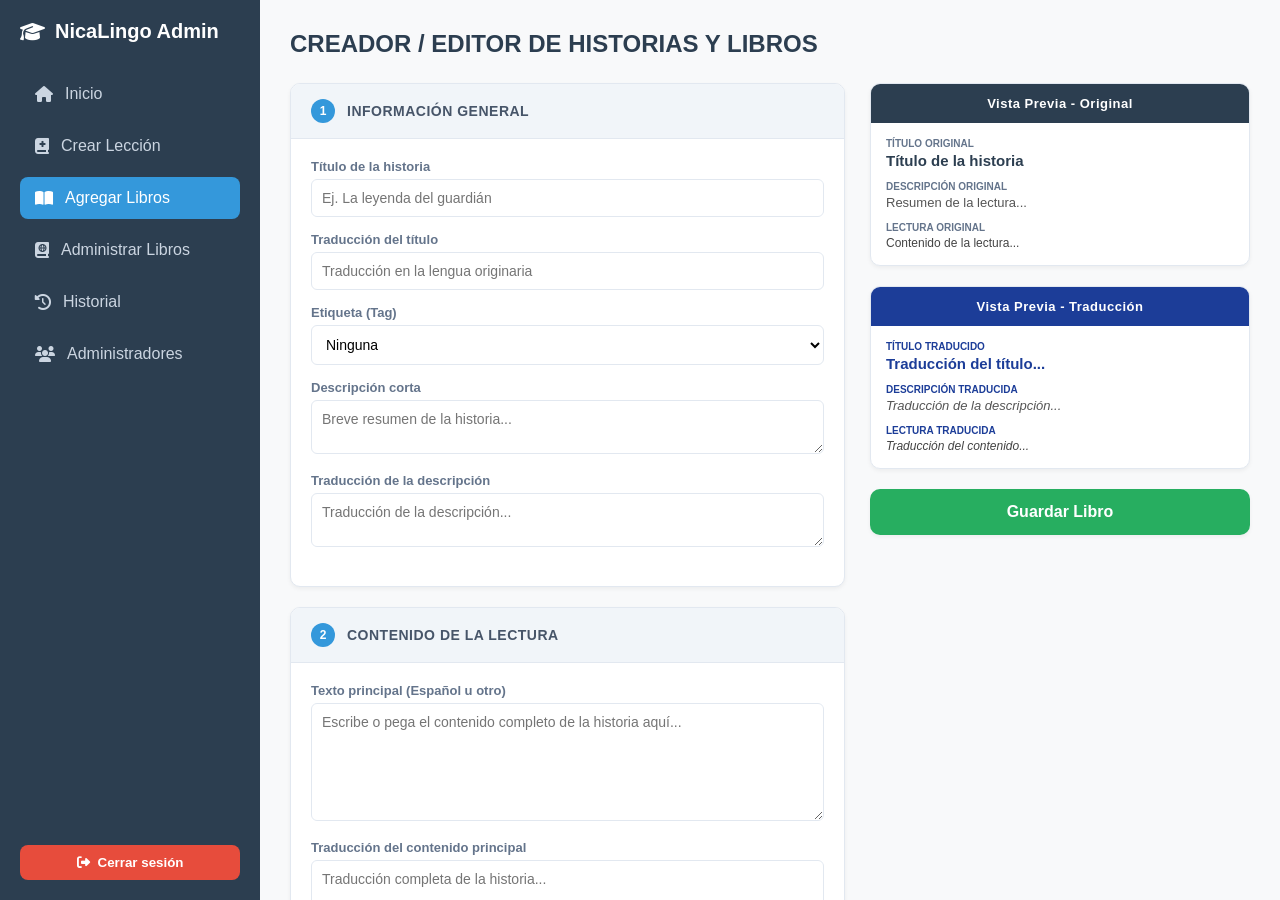
==== screens/add_book.html @ b79182e3 "casi el fin" ====
<!DOCTYPE html>
<html lang="es">
<head>
    <meta charset="UTF-8">
    <meta name="viewport" content="width=device-width, initial-scale=1.0">
    <title>NicaLingo - Agregar Libros / Historias</title>
    <link rel="icon" href="../assets/imagenes/coco/mascota.png" type="image/png">
    <link rel="stylesheet" href="https://cdnjs.cloudflare.com/ajax/libs/font-awesome/6.4.0/css/all.min.css">
    <link rel="stylesheet" href="../styles/add_leccion.css">
</head>
<body>

    <aside>
        <div class="sidebar-brand">
            <i class="fa-solid fa-graduation-cap"></i> NicaLingo Admin
        </div>
        <ul class="sidebar-menu">
            <li><a href="#"><i class="fa-solid fa-house"></i> Inicio</a></li>
            <li><a href="add_leccion.html"><i class="fa-solid fa-book-medical"></i> Crear Lección</a></li>
            <li><a href="add_book.html" class="active"><i class="fa-solid fa-book-open"></i> Agregar Libros</a></li>
            <li><a href="edit_book.html"><i class="fa-solid fa-book-atlas"></i> Administrar Libros</a></li>
            <li><a href="historial_lecciones.html"><i class="fa-solid fa-clock-rotate-left"></i> Historial</a></li>
            <li><a href="admin_user.html"><i class="fa-solid fa-users"></i> Administradores</a></li>
        </ul>
        <button id="btnLogout" class="btn-logout">
            <i class="fa-solid fa-right-from-bracket"></i> Cerrar sesión
        </button>
    </aside>

    <main>
        <header>
            <h1>CREADOR / EDITOR DE HISTORIAS Y LIBROS</h1>
        </header>

        <form id="bookForm" class="editor-grid-layout">
            <div class="editor-main-column">
                
                <section class="editor-card">
                    <div class="card-header-bar">
                        <span class="step-badge">1</span>
                        <h2>Información general</h2>
                    </div>
                    <div class="card-body">
                        <div class="form-group">
                            <label for="bookTitle">Título de la historia</label>
                            <input type="text" id="bookTitle" placeholder="Ej. La leyenda del guardián" required>
                        </div>

                        <div class="form-group">
                            <label for="bookTitleTranslation">Traducción del título</label>
                            <input type="text" id="bookTitleTranslation" placeholder="Traducción en la lengua originaria">
                        </div>

                        <div class="form-group">
                            <label for="bookTag">Etiqueta (Tag)</label>
                            <select id="bookTag">
                                <option value="none">Ninguna</option>
                                <option value="leyenda">Leyenda</option>
                                <option value="cuento">Cuento</option>
                                <option value="tradicion">Tradición</option>
                            </select>
                        </div>

                        <div class="form-group">
                            <label for="bookDesc">Descripción corta</label>
                            <textarea id="bookDesc" rows="2" placeholder="Breve resumen de la historia..." required></textarea>
                        </div>

                        <div class="form-group">
                            <label for="bookDescTranslation">Traducción de la descripción</label>
                            <textarea id="bookDescTranslation" rows="2" placeholder="Traducción de la descripción..."></textarea>
                        </div>
                    </div>
                </section>

                <section class="editor-card">
                    <div class="card-header-bar">
                        <span class="step-badge">2</span>
                        <h2>Contenido de la Lectura</h2>
                    </div>
                    <div class="card-body">
                        <div class="form-group">
                            <label for="bookContent">Texto principal (Español u otro)</label>
                            <textarea id="bookContent" rows="6" placeholder="Escribe o pega el contenido completo de la historia aquí..." required></textarea>
                        </div>

                        <div class="form-group">
                            <label for="bookContentTranslation">Traducción del contenido principal</label>
                            <textarea id="bookContentTranslation" rows="6" placeholder="Traducción completa de la historia..."></textarea>
                        </div>
                    </div>
                </section>

                <section class="editor-card">
                    <div class="card-header-bar">
                        <span class="step-badge">3</span>
                        <h2>Recursos Multimedia</h2>
                    </div>
                    <div class="card-body">
                        <div class="form-group">
                            <label for="imageAssetFile">Imagen de Portada (`image_asset`)</label>
                            <input type="file" id="imageAssetFile" class="file-input-custom" accept="image/*">
                            <small style="display: block; color: #666; margin-top: 4px; font-size: 11px;">Sube la imagen principal que se mostrará en la tarjeta de la biblioteca.</small>
                        </div>

                        <div class="form-group" style="margin-top: 20px;">
                            <label for="contentImageAssetFile">Imagen Interna de la Historia (`content_image_asset`)</label>
                            <input type="file" id="contentImageAssetFile" class="file-input-custom" accept="image/*">
                            <small style="display: block; color: #666; margin-top: 4px; font-size: 11px;">Sube la ilustración que aparecerá al interior de la lectura.</small>
                        </div>
                    </div>
                </section>

            </div>

            <div class="editor-sidebar-preview" style="display: flex; flex-direction: column; gap: 20px;">
                
                <div class="preview-card-box">
                    <div class="preview-title-bar" style="background: #2c3e50;">Vista Previa - Original</div>
                    <div class="preview-content-box" style="display: flex; flex-direction: column; gap: 12px; padding: 15px;">
                        <div>
                            <span style="font-size: 10px; text-transform: uppercase; color: #64748b; font-weight: bold; display: block; margin-bottom: 3px;">Título Original</span>
                            <h4 id="prevBookTitle" style="margin: 0; font-size: 15px; color: #2c3e50;">Título de la historia</h4>
                        </div>
                        <div>
                            <span style="font-size: 10px; text-transform: uppercase; color: #64748b; font-weight: bold; display: block; margin-bottom: 3px;">Descripción Original</span>
                            <p id="prevBookDesc" style="margin: 0; font-size: 13px; color: #555;">Resumen de la lectura...</p>
                        </div>
                        <div>
                            <span style="font-size: 10px; text-transform: uppercase; color: #64748b; font-weight: bold; display: block; margin-bottom: 3px;">Lectura Original</span>
                            <p id="prevBookContent" style="margin: 0; font-size: 12px; color: #444; white-space: pre-wrap;">Contenido de la lectura...</p>
                        </div>
                    </div>
                </div>

                <div class="preview-card-box">
                    <div class="preview-title-bar" style="background: #1c3d98;">Vista Previa - Traducción</div>
                    <div class="preview-content-box" style="display: flex; flex-direction: column; gap: 12px; padding: 15px;">
                        <div>
                            <span style="font-size: 10px; text-transform: uppercase; color: #1c3d98; font-weight: bold; display: block; margin-bottom: 3px;">Título Traducido</span>
                            <h4 id="prevBookTitleTrans" style="margin: 0; font-size: 15px; color: #1c3d98;">Traducción del título...</h4>
                        </div>
                        <div>
                            <span style="font-size: 10px; text-transform: uppercase; color: #1c3d98; font-weight: bold; display: block; margin-bottom: 3px;">Descripción Traducida</span>
                            <p id="prevBookDescTrans" style="margin: 0; font-size: 13px; color: #555; font-style: italic;">Traducción de la descripción...</p>
                        </div>
                        <div>
                            <span style="font-size: 10px; text-transform: uppercase; color: #1c3d98; font-weight: bold; display: block; margin-bottom: 3px;">Lectura Traducida</span>
                            <p id="prevBookContentTrans" style="margin: 0; font-size: 12px; color: #444; font-style: italic; white-space: pre-wrap;">Traducción del contenido...</p>
                        </div>
                    </div>
                </div>

                <button type="submit" class="btn-guardar-main">Guardar Libro</button>
            </div>
        </form>
    </main>

    <script type="module" src="../script/add_book.js"></script>
</body>
</html>
---- styles/add_leccion.css ----
:root {
    --primary-color: #2c3e50;
    --accent-color: #3498db;
    --bg-color: #f8f9fa;
    --card-bg: #ffffff;
    --text-color: #333333;
    --border-color: #e2e8f0;
    --danger-color: #e74c3c;
    --edit-color: #27ae60;
}

* {
    box-sizing: border-box;
    margin: 0;
    padding: 0;
    font-family: 'Segoe UI', Tahoma, Geneva, Verdana, sans-serif;
}

body {
    background-color: var(--bg-color);
    color: var(--text-color);
    display: flex;
    min-height: 100vh;
}

/* Sidebar de Navegación (Estética exacta del historial) */
aside {
    width: 260px;
    background-color: var(--primary-color);
    color: white;
    display: flex;
    flex-direction: column;
    justify-content: space-between;
    padding: 20px;
    flex-shrink: 0;
}

.sidebar-brand {
    font-size: 20px;
    font-weight: bold;
    display: flex;
    align-items: center;
    gap: 10px;
    margin-bottom: 30px;
    color: #fff;
}

.sidebar-menu {
    list-style: none;
    display: flex;
    flex-direction: column;
    gap: 10px;
    flex-grow: 1;
}

.sidebar-menu a {
    color: #cbd5e1;
    text-decoration: none;
    padding: 12px 15px;
    border-radius: 8px;
    display: flex;
    align-items: center;
    gap: 12px;
    transition: all 0.3s ease;
}

.sidebar-menu a:hover, .sidebar-menu a.active {
    background-color: var(--accent-color);
    color: white;
}

.btn-logout {
    background-color: var(--danger-color);
    color: white;
    border: none;
    padding: 10px;
    border-radius: 8px;
    cursor: pointer;
    font-weight: bold;
    display: flex;
    align-items: center;
    justify-content: center;
    gap: 8px;
    transition: opacity 0.2s;
}

.btn-logout:hover {
    opacity: 0.9;
}

/* Contenido Principal */
main {
    flex-grow: 1;
    padding: 30px;
    overflow-y: auto;
    background-color: var(--bg-color);
    height: 100vh;
    box-sizing: border-box;
}

header {
    margin-bottom: 25px;
}

header h1 {
    font-size: 24px;
    color: var(--primary-color);
}

/* Grilla Responsiva para el Editor */
.editor-grid-layout {
    display: grid;
    grid-template-columns: 1fr 380px;
    gap: 25px;
    align-items: start;
    width: 100%;
    max-width: 100%;
    box-sizing: border-box;
    padding-bottom: 50px;
}

.editor-main-column {
    display: flex;
    flex-direction: column;
    gap: 20px;
    width: 100%;
    min-width: 0;
}

/* Tarjetas de Secciones */
.editor-card {
    background: var(--card-bg);
    border-radius: 10px;
    overflow: hidden;
    box-shadow: 0 2px 4px rgba(0,0,0,0.05);
    border: 1px solid var(--border-color);
    width: 100%;
    box-sizing: border-box;
}

.card-header-bar {
    background: #f1f5f9;
    color: #475569;
    padding: 15px 20px;
    display: flex;
    align-items: center;
    gap: 12px;
    border-bottom: 1px solid var(--border-color);
}

.step-badge {
    background: var(--accent-color);
    color: white;
    width: 24px;
    height: 24px;
    display: flex;
    align-items: center;
    justify-content: center;
    border-radius: 50%;
    font-weight: bold;
    font-size: 12px;
    flex-shrink: 0;
}

.card-header-bar h2 {
    font-size: 14px;
    margin: 0;
    font-weight: 600;
    text-transform: uppercase;
    letter-spacing: 0.5px;
}

.card-body {
    padding: 20px;
    width: 100%;
    box-sizing: border-box;
}

/* Campos y filas de formularios */
.form-row-3 {
    display: grid;
    grid-template-columns: repeat(3, 1fr);
    gap: 15px;
    margin-bottom: 15px;
    width: 100%;
}

.form-group {
    margin-bottom: 15px;
    width: 100%;
}

.form-group label {
    display: block;
    font-size: 13px;
    font-weight: 600;
    color: #64748b;
    margin-bottom: 5px;
}

.form-group input, .form-group select, .form-group textarea {
    width: 100%;
    padding: 10px;
    border: 1px solid var(--border-color);
    border-radius: 6px;
    font-size: 14px;
    outline: none;
    background: #ffffff;
    transition: border-color 0.2s;
}

.form-group input:focus, .form-group select:focus, .form-group textarea:focus {
    border-color: var(--accent-color);
}

/* Pestañas Internas (Sección 2) */
.inner-tabs-layout {
    display: flex;
    gap: 20px;
    width: 100%;
    box-sizing: border-box;
}

.inner-tabs-menu {
    display: flex;
    flex-direction: column;
    gap: 8px;
    width: 180px;
    flex-shrink: 0;
    border-right: 1px solid var(--border-color);
    padding-right: 15px;
}

.tab-btn {
    background: #f8fafc;
    border: 1px solid var(--border-color);
    padding: 10px 14px;
    text-align: left;
    border-radius: 6px;
    font-weight: 600;
    color: #475569;
    cursor: pointer;
    display: flex;
    align-items: center;
    gap: 10px;
    font-size: 13px;
    transition: all 0.2s;
}

.tab-btn:hover {
    background: #f1f5f9;
}

.tab-btn.active {
    background: var(--accent-color);
    color: white;
    border-color: var(--accent-color);
}

.inner-tabs-content {
    flex: 1;
    min-width: 0;
}

.tab-pane {
    display: none;
}

.tab-pane.active {
    display: block;
}

/* Editor de Texto Rico Simulado */
.rich-text-editor-box {
    border: 1px solid var(--border-color);
    border-radius: 6px;
    overflow: hidden;
    width: 100%;
}

.rte-toolbar {
    background: #f8f9fa;
    padding: 8px;
    border-bottom: 1px solid var(--border-color);
    display: flex;
    gap: 6px;
    align-items: center;
    flex-wrap: wrap;
}

.rte-toolbar button {
    background: transparent;
    border: 1px solid var(--border-color);
    padding: 4px 8px;
    border-radius: 4px;
    cursor: pointer;
    font-size: 12px;
    color: #475569;
}

.rte-toolbar button:hover {
    background: #e2e8f0;
}

.rte-textarea {
    border: none !important;
    background: white !important;
    resize: vertical;
    min-height: 120px;
    padding: 12px !important;
    width: 100% !important;
    box-sizing: border-box;
    outline: none;
}

/* Columna Derecha / Vista Previa */
.editor-sidebar-preview {
    display: flex;
    flex-direction: column;
    gap: 20px;
    position: sticky;
    top: 30px;
    width: 100%;
}

.preview-card-box {
    background: var(--card-bg);
    border-radius: 10px;
    overflow: hidden;
    box-shadow: 0 2px 4px rgba(0,0,0,0.05);
    border: 1px solid var(--border-color);
}

.preview-title-bar {
    background: var(--primary-color);
    color: white;
    padding: 12px 15px;
    font-size: 13px;
    font-weight: bold;
    text-align: center;
    letter-spacing: 0.5px;
}

.preview-content-box {
    padding: 18px;
}

.preview-content-box h4 {
    margin: 0 0 8px 0;
    color: var(--primary-color);
    font-size: 15px;
}

.preview-badges {
    display: flex;
    gap: 6px;
    margin-bottom: 12px;
}

.badge-pill {
    background: #e1ecf4;
    color: #39739d;
    font-size: 11px;
    padding: 3px 8px;
    border-radius: 10px;
    font-weight: bold;
}

.preview-content-box p {
    font-size: 12px;
    color: #64748b;
    margin-bottom: 15px;
}

.preview-question-box {
    background: #f8f9fa;
    padding: 14px;
    border-radius: 8px;
    border: 1px solid var(--border-color);
}

.preview-question-box p {
    font-size: 13px;
    color: var(--text-color);
    font-weight: bold;
    margin-bottom: 8px;
}

.preview-question-box label {
    display: flex;
    align-items: center;
    gap: 8px;
    font-size: 12px;
    margin-bottom: 6px;
    color: #444;
}

/* Botón Guardar Principal */
.btn-guardar-main {
    background: var(--edit-color);
    color: white;
    border: none;
    padding: 14px;
    border-radius: 10px;
    font-size: 16px;
    font-weight: bold;
    cursor: pointer;
    box-shadow: 0 2px 4px rgba(0,0,0,0.05);
    transition: opacity 0.2s;
    text-align: center;
    width: 100%;
}

.btn-guardar-main:hover {
    opacity: 0.9;
}

/* --- MEDIA QUERIES --- */
@media (max-width: 1100px) {
    .editor-grid-layout {
        grid-template-columns: 1fr;
    }
    .editor-sidebar-preview {
        position: static;
    }
}

@media (max-width: 768px) {
    main {
        padding: 15px;
    }
    .form-row-3 {
        grid-template-columns: 1fr;
    }
    .inner-tabs-layout {
        flex-direction: column;
    }
    .inner-tabs-menu {
        width: 100%;
        flex-direction: row;
        overflow-x: auto;
        border-right: none;
        border-bottom: 1px solid var(--border-color);
        padding-bottom: 10px;
        padding-right: 0;
    }
    .tab-btn {
        flex: 1;
        justify-content: center;
        white-space: nowrap;
    }
}
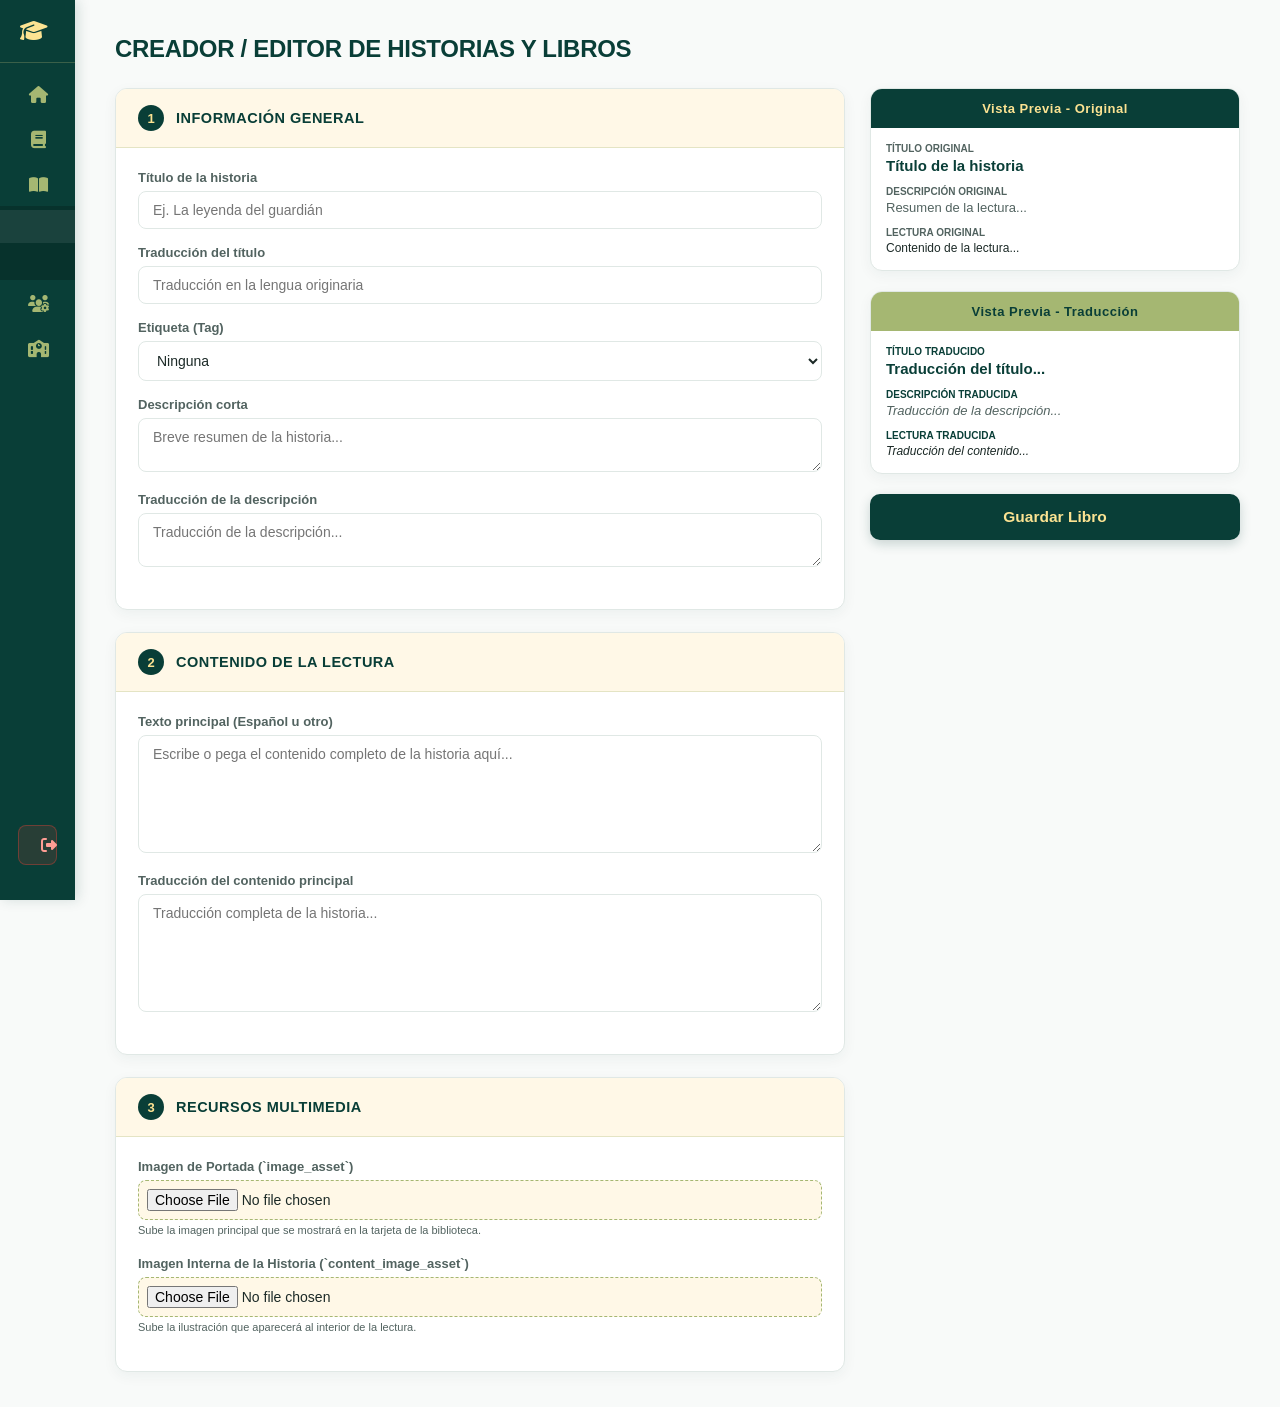
==== commit 2e0e7e35: "feat: actualizacion de IU, control de errores" ====
--- a/screens/add_book.html
+++ b/screens/add_book.html
@@ -6,28 +6,60 @@
     <title>NicaLingo - Agregar Libros / Historias</title>
     <link rel="icon" href="../assets/imagenes/coco/mascota.png" type="image/png">
     <link rel="stylesheet" href="https://cdnjs.cloudflare.com/ajax/libs/font-awesome/6.4.0/css/all.min.css">
-    <link rel="stylesheet" href="../styles/add_leccion.css">
+    
+    <!-- CSS Global Unificado de Sinskira -->
+    <link rel="stylesheet" href="../styles/style.css">
 </head>
 <body>
 
-    <aside>
+    <aside id="sidebar" class="sidebar">
         <div class="sidebar-brand">
-            <i class="fa-solid fa-graduation-cap"></i> NicaLingo Admin
+            <i class="fa-solid fa-graduation-cap"></i> 
+            <span class="nav-text" id="brandRoleText">NicaLingo Admin</span>
         </div>
         <ul class="sidebar-menu">
-            <li><a href="#"><i class="fa-solid fa-house"></i> Inicio</a></li>
-            <li><a href="add_leccion.html"><i class="fa-solid fa-book-medical"></i> Crear Lección</a></li>
-            <li><a href="add_book.html" class="active"><i class="fa-solid fa-book-open"></i> Agregar Libros</a></li>
-            <li><a href="edit_book.html"><i class="fa-solid fa-book-atlas"></i> Administrar Libros</a></li>
-            <li><a href="historial_lecciones.html"><i class="fa-solid fa-clock-rotate-left"></i> Historial</a></li>
-            <li><a href="admin_user.html"><i class="fa-solid fa-users"></i> Administradores</a></li>
+            <li><a href="#"><i class="fa-solid fa-house"></i> <span class="nav-text">Home</span></a></li>
+            
+            <li class="has-submenu">
+                <a href="#" class="submenu-toggle"><i class="fa-solid fa-book"></i> <span class="nav-text">Lecciones</span> <i class="fa-solid fa-chevron-down toggle-icon"></i></a>
+                <ul class="submenu">
+                    <li><a href="add_leccion.html"><span class="nav-text">Agregar</span></a></li>
+                    <li><a href="historial_lecciones.html"><span class="nav-text">Historial</span></a></li>
+                </ul>
+            </li>
+
+            <li class="has-submenu show">
+                <a href="#" class="submenu-toggle"><i class="fa-solid fa-book-open"></i> <span class="nav-text">Libros</span> <i class="fa-solid fa-chevron-down toggle-icon"></i></a>
+                <ul class="submenu">
+                    <li class="active"><a href="add_book.html"><span class="nav-text">Agregar</span></a></li>
+                    <li><a href="edit_book.html"><span class="nav-text">Historial</span></a></li>
+                </ul>
+            </li>
+
+            <!-- Restringido a Administrador -->
+            <li class="has-submenu" data-role="admin-only">
+                <a href="#" class="submenu-toggle"><i class="fa-solid fa-users-gear"></i> <span class="nav-text">Admin</span> <i class="fa-solid fa-chevron-down toggle-icon"></i></a>
+                <ul class="submenu">
+                    <li><a href="admin_user.html"><span class="nav-text">Ajustes Generales</span></a></li>
+                    <li><a href="admin_user.html#permisos"><span class="nav-text">Gestión de Usuarios</span></a></li>
+                </ul>
+            </li>
+
+            <!-- Restringido a Administrador -->
+            <li data-role="admin-only"><a href="#"><i class="fa-solid fa-school"></i> <span class="nav-text">Colegios</span></a></li>
         </ul>
-        <button id="btnLogout" class="btn-logout">
-            <i class="fa-solid fa-right-from-bracket"></i> Cerrar sesión
-        </button>
+
+        <div class="sidebar-footer">
+            <button class="btn-logout" id="logoutBtn" title="Cerrar sesión">
+                 <i class="fa-solid fa-right-from-bracket"></i>
+                 <span class="nav-text">Cerrar Sesión</span>
+            </button>
+        </div>
     </aside>
 
     <main>
+        <button id="mobileMenuBtn" class="mobile-menu-btn"><i class="fa-solid fa-bars"></i> Menú</button>
+
         <header>
             <h1>CREADOR / EDITOR DE HISTORIAS Y LIBROS</h1>
         </header>
@@ -100,53 +132,53 @@
                         <div class="form-group">
                             <label for="imageAssetFile">Imagen de Portada (`image_asset`)</label>
                             <input type="file" id="imageAssetFile" class="file-input-custom" accept="image/*">
-                            <small style="display: block; color: #666; margin-top: 4px; font-size: 11px;">Sube la imagen principal que se mostrará en la tarjeta de la biblioteca.</small>
+                            <small style="display: block; color: var(--text-secondary); margin-top: 4px; font-size: 11px;">Sube la imagen principal que se mostrará en la tarjeta de la biblioteca.</small>
                         </div>
 
                         <div class="form-group" style="margin-top: 20px;">
                             <label for="contentImageAssetFile">Imagen Interna de la Historia (`content_image_asset`)</label>
                             <input type="file" id="contentImageAssetFile" class="file-input-custom" accept="image/*">
-                            <small style="display: block; color: #666; margin-top: 4px; font-size: 11px;">Sube la ilustración que aparecerá al interior de la lectura.</small>
+                            <small style="display: block; color: var(--text-secondary); margin-top: 4px; font-size: 11px;">Sube la ilustración que aparecerá al interior de la lectura.</small>
                         </div>
                     </div>
                 </section>
 
             </div>
 
-            <div class="editor-sidebar-preview" style="display: flex; flex-direction: column; gap: 20px;">
+            <div class="editor-sidebar-preview">
                 
                 <div class="preview-card-box">
-                    <div class="preview-title-bar" style="background: #2c3e50;">Vista Previa - Original</div>
+                    <div class="preview-title-bar" style="background: var(--sinskira-green);">Vista Previa - Original</div>
                     <div class="preview-content-box" style="display: flex; flex-direction: column; gap: 12px; padding: 15px;">
                         <div>
-                            <span style="font-size: 10px; text-transform: uppercase; color: #64748b; font-weight: bold; display: block; margin-bottom: 3px;">Título Original</span>
-                            <h4 id="prevBookTitle" style="margin: 0; font-size: 15px; color: #2c3e50;">Título de la historia</h4>
+                            <span style="font-size: 10px; text-transform: uppercase; color: var(--text-secondary); font-weight: bold; display: block; margin-bottom: 3px;">Título Original</span>
+                            <h4 id="prevBookTitle" style="margin: 0; font-size: 15px; color: var(--sinskira-green);">Título de la historia</h4>
                         </div>
                         <div>
-                            <span style="font-size: 10px; text-transform: uppercase; color: #64748b; font-weight: bold; display: block; margin-bottom: 3px;">Descripción Original</span>
-                            <p id="prevBookDesc" style="margin: 0; font-size: 13px; color: #555;">Resumen de la lectura...</p>
+                            <span style="font-size: 10px; text-transform: uppercase; color: var(--text-secondary); font-weight: bold; display: block; margin-bottom: 3px;">Descripción Original</span>
+                            <p id="prevBookDesc" style="margin: 0; font-size: 13px; color: var(--text-secondary);">Resumen de la lectura...</p>
                         </div>
                         <div>
-                            <span style="font-size: 10px; text-transform: uppercase; color: #64748b; font-weight: bold; display: block; margin-bottom: 3px;">Lectura Original</span>
-                            <p id="prevBookContent" style="margin: 0; font-size: 12px; color: #444; white-space: pre-wrap;">Contenido de la lectura...</p>
+                            <span style="font-size: 10px; text-transform: uppercase; color: var(--text-secondary); font-weight: bold; display: block; margin-bottom: 3px;">Lectura Original</span>
+                            <p id="prevBookContent" style="margin: 0; font-size: 12px; color: var(--text-primary); white-space: pre-wrap;">Contenido de la lectura...</p>
                         </div>
                     </div>
                 </div>
 
                 <div class="preview-card-box">
-                    <div class="preview-title-bar" style="background: #1c3d98;">Vista Previa - Traducción</div>
+                    <div class="preview-title-bar" style="background: var(--sinskira-sage); color: var(--sinskira-green);">Vista Previa - Traducción</div>
                     <div class="preview-content-box" style="display: flex; flex-direction: column; gap: 12px; padding: 15px;">
                         <div>
-                            <span style="font-size: 10px; text-transform: uppercase; color: #1c3d98; font-weight: bold; display: block; margin-bottom: 3px;">Título Traducido</span>
-                            <h4 id="prevBookTitleTrans" style="margin: 0; font-size: 15px; color: #1c3d98;">Traducción del título...</h4>
+                            <span style="font-size: 10px; text-transform: uppercase; color: var(--sinskira-green); font-weight: bold; display: block; margin-bottom: 3px;">Título Traducido</span>
+                            <h4 id="prevBookTitleTrans" style="margin: 0; font-size: 15px; color: var(--sinskira-green);">Traducción del título...</h4>
                         </div>
                         <div>
-                            <span style="font-size: 10px; text-transform: uppercase; color: #1c3d98; font-weight: bold; display: block; margin-bottom: 3px;">Descripción Traducida</span>
-                            <p id="prevBookDescTrans" style="margin: 0; font-size: 13px; color: #555; font-style: italic;">Traducción de la descripción...</p>
+                            <span style="font-size: 10px; text-transform: uppercase; color: var(--sinskira-green); font-weight: bold; display: block; margin-bottom: 3px;">Descripción Traducida</span>
+                            <p id="prevBookDescTrans" style="margin: 0; font-size: 13px; color: var(--text-secondary); font-style: italic;">Traducción de la descripción...</p>
                         </div>
                         <div>
-                            <span style="font-size: 10px; text-transform: uppercase; color: #1c3d98; font-weight: bold; display: block; margin-bottom: 3px;">Lectura Traducida</span>
-                            <p id="prevBookContentTrans" style="margin: 0; font-size: 12px; color: #444; font-style: italic; white-space: pre-wrap;">Traducción del contenido...</p>
+                            <span style="font-size: 10px; text-transform: uppercase; color: var(--sinskira-green); font-weight: bold; display: block; margin-bottom: 3px;">Lectura Traducida</span>
+                            <p id="prevBookContentTrans" style="margin: 0; font-size: 12px; color: var(--text-primary); font-style: italic; white-space: pre-wrap;">Traducción del contenido...</p>
                         </div>
                     </div>
                 </div>
@@ -156,6 +188,7 @@
         </form>
     </main>
 
+    <script src="../script/sidebar.js"></script>
     <script type="module" src="../script/add_book.js"></script>
 </body>
 </html>
--- a/styles/style.css
+++ b/styles/style.css
@@ -0,0 +1,948 @@
+/* ==========================================================================
+   SINSKIRA ADMIN - HOJA DE ESTILOS MAESTRA GLOBAL
+   ========================================================================== */
+
+:root {
+    /* Paleta Oficial Sinskira */
+    --sinskira-green: #093E37;
+    --sinskira-butter: #FCE392;
+    --sinskira-cream: #FFF8E7;
+    --sinskira-sage: #A5B772;
+
+    /* Semántica y Superficies */
+    --bg-page: #f8faf9;
+    --card-bg: #ffffff;
+    --text-primary: #1c2a27;
+    --text-secondary: #526360;
+    --border-color: #e0e8e5;
+    
+    /* Estados y Retroalimentación */
+    --danger-color: #d94336;
+    --danger-bg: #feebe8;
+    --success-color: #093E37;
+    --success-bg: #e2ede8;
+}
+
+* {
+    box-sizing: border-box;
+    margin: 0;
+    padding: 0;
+    font-family: 'Segoe UI', Tahoma, Geneva, Verdana, sans-serif;
+}
+
+body {
+    background-color: var(--bg-page);
+    color: var(--text-primary);
+    display: flex;
+    min-height: 100vh;
+}
+
+/* ==========================================================================
+   1. BARRA DE NAVEGACIÓN (SIDEBAR DESPLEGABLE Y RESPONSIVA)
+   ========================================================================== */
+aside, .sidebar {
+    width: 75px !important;
+    background-color: var(--sinskira-green);
+    color: #ffffff;
+    display: flex;
+    flex-direction: column;
+    justify-content: space-between;
+    padding: 20px 0;
+    position: fixed;
+    height: 100vh;
+    z-index: 1000;
+    overflow-x: hidden;
+    white-space: nowrap;
+    transition: width 0.3s cubic-bezier(0.4, 0, 0.2, 1), transform 0.3s ease;
+    box-shadow: 3px 0 12px rgba(9, 62, 55, 0.15);
+}
+
+aside:hover, aside.mobile-open,
+.sidebar:hover, .sidebar.mobile-open {
+    width: 255px !important;
+}
+
+.sidebar-brand {
+    font-size: 19px;
+    font-weight: bold;
+    padding: 0 20px 20px 20px;
+    display: flex;
+    align-items: center;
+    gap: 14px;
+    color: var(--sinskira-butter);
+    border-bottom: 1px solid rgba(252, 227, 146, 0.2);
+    margin-bottom: 10px;
+}
+
+.sidebar-brand i {
+    color: var(--sinskira-butter);
+    font-size: 22px;
+}
+
+.nav-text {
+    opacity: 0;
+    transition: opacity 0.25s ease;
+    display: inline-block;
+    vertical-align: middle;
+}
+
+aside:hover .nav-text, aside.mobile-open .nav-text,
+.sidebar:hover .nav-text, .sidebar.mobile-open .nav-text {
+    opacity: 1;
+}
+
+.sidebar-menu {
+    list-style: none;
+    padding: 0;
+    margin: 0;
+    flex-grow: 1;
+    display: flex;
+    flex-direction: column;
+    gap: 2px;
+}
+
+.sidebar-menu li a {
+    display: flex;
+    align-items: center;
+    padding: 13px 22px;
+    color: rgba(255, 255, 255, 0.85);
+    text-decoration: none;
+    gap: 16px;
+    transition: background 0.2s, color 0.2s, border-left 0.2s;
+    font-size: 14.5px;
+    border-left: 4px solid transparent;
+}
+
+.sidebar-menu li a i.fa-solid:first-child {
+    min-width: 24px;
+    text-align: center;
+    font-size: 17px;
+    color: var(--sinskira-sage);
+}
+
+.sidebar-menu li a:hover, 
+.sidebar-menu li.active > a,
+.sidebar-menu li a.active {
+    background-color: rgba(255, 255, 255, 0.08);
+    color: var(--sinskira-butter);
+    border-left-color: var(--sinskira-butter);
+}
+
+.sidebar-menu li a:hover i.fa-solid:first-child,
+.sidebar-menu li.active > a i.fa-solid:first-child,
+.sidebar-menu li a.active i.fa-solid:first-child {
+    color: var(--sinskira-butter);
+}
+
+/* Submenús en barra de navegación */
+.submenu {
+    display: none;
+    list-style: none;
+    background: rgba(0, 0, 0, 0.2);
+    padding: 4px 0;
+}
+
+.has-submenu.show .submenu,
+.has-submenu.open .submenu {
+    display: block;
+}
+
+.submenu li a {
+    padding-left: 62px !important;
+    font-size: 13px !important;
+    padding-top: 9px;
+    padding-bottom: 9px;
+    border-left: none !important;
+}
+
+.toggle-icon {
+    margin-left: auto;
+    transition: transform 0.3s;
+    opacity: 0;
+    font-size: 12px;
+    color: var(--sinskira-sage);
+}
+
+aside:hover .toggle-icon, aside.mobile-open .toggle-icon,
+.sidebar:hover .toggle-icon, .sidebar.mobile-open .toggle-icon {
+    opacity: 1;
+}
+
+.has-submenu.show .toggle-icon,
+.has-submenu.open .toggle-icon {
+    transform: rotate(180deg);
+}
+
+.sidebar-footer {
+    padding: 15px 18px;
+}
+
+.btn-logout {
+    background-color: rgba(217, 67, 54, 0.15);
+    color: #ff9d94;
+    border: 1px solid rgba(217, 67, 54, 0.4);
+    width: 100%;
+    padding: 11px 18px;
+    border-radius: 8px;
+    cursor: pointer;
+    display: flex;
+    align-items: center;
+    gap: 15px;
+    font-weight: 600;
+    font-size: 13.5px;
+    transition: all 0.25s ease;
+}
+
+.btn-logout i {
+    min-width: 24px;
+    text-align: center;
+    font-size: 16px;
+}
+
+.btn-logout:hover {
+    background-color: var(--danger-color);
+    color: #ffffff;
+    border-color: var(--danger-color);
+}
+
+/* ==========================================================================
+   2. CONTENIDO PRINCIPAL Y CABECERAS
+   ========================================================================== */
+main {
+    flex-grow: 1;
+    margin-left: 75px;
+    padding: 35px 40px;
+    transition: margin-left 0.3s ease;
+    min-height: 100vh;
+    width: calc(100% - 75px);
+    overflow-y: auto;
+}
+
+header {
+    margin-bottom: 25px;
+}
+
+header h1 {
+    font-size: 24px;
+    font-weight: 700;
+    color: var(--sinskira-green);
+    letter-spacing: -0.3px;
+}
+
+.mobile-menu-btn {
+    display: none;
+    background: var(--sinskira-green);
+    color: var(--sinskira-butter);
+    border: none;
+    padding: 9px 15px;
+    border-radius: 6px;
+    font-size: 15px;
+    font-weight: 600;
+    cursor: pointer;
+    margin-bottom: 20px;
+    gap: 8px;
+    align-items: center;
+}
+
+/* ==========================================================================
+   3. ESTRUCTURA DEL EDITOR (LECCIONES Y LIBROS)
+   ========================================================================== */
+.editor-grid-layout {
+    display: grid;
+    grid-template-columns: 1fr 370px;
+    gap: 25px;
+    align-items: start;
+    width: 100%;
+}
+
+.editor-main-column {
+    display: flex;
+    flex-direction: column;
+    gap: 22px;
+    min-width: 0;
+}
+
+.editor-card {
+    background: var(--card-bg);
+    border-radius: 12px;
+    overflow: hidden;
+    box-shadow: 0 4px 14px rgba(9, 62, 55, 0.05);
+    border: 1px solid var(--border-color);
+}
+
+.card-header-bar {
+    background: var(--sinskira-cream);
+    color: var(--sinskira-green);
+    padding: 16px 22px;
+    display: flex;
+    align-items: center;
+    gap: 12px;
+    border-bottom: 1px solid rgba(165, 183, 114, 0.3);
+}
+
+.card-header-bar h2 {
+    font-size: 14.5px;
+    font-weight: 700;
+    text-transform: uppercase;
+    letter-spacing: 0.5px;
+    color: var(--sinskira-green);
+}
+
+.step-badge {
+    background: var(--sinskira-green);
+    color: var(--sinskira-butter);
+    width: 26px;
+    height: 26px;
+    display: flex;
+    align-items: center;
+    justify-content: center;
+    border-radius: 50%;
+    font-weight: bold;
+    font-size: 13px;
+    flex-shrink: 0;
+}
+
+.card-body {
+    padding: 22px;
+}
+
+/* Formularios y campos */
+.form-row-3 {
+    display: grid;
+    grid-template-columns: repeat(3, 1fr);
+    gap: 16px;
+    margin-bottom: 16px;
+}
+
+.form-group {
+    margin-bottom: 16px;
+    width: 100%;
+}
+
+.form-group label {
+    display: block;
+    font-size: 13px;
+    font-weight: 600;
+    color: var(--text-secondary);
+    margin-bottom: 6px;
+}
+
+.form-group input, 
+.form-group select, 
+.form-group textarea {
+    width: 100%;
+    padding: 10px 14px;
+    border: 1px solid var(--border-color);
+    border-radius: 8px;
+    font-size: 14px;
+    color: var(--text-primary);
+    background: #ffffff;
+    outline: none;
+    transition: all 0.2s;
+}
+
+.form-group input:focus, 
+.form-group select:focus, 
+.form-group textarea:focus {
+    border-color: var(--sinskira-sage);
+    box-shadow: 0 0 0 3px rgba(165, 183, 114, 0.25);
+}
+
+.file-input-custom {
+    padding: 8px !important;
+    background: var(--sinskira-cream) !important;
+    border: 1px dashed var(--sinskira-sage) !important;
+    cursor: pointer;
+}
+
+/* Pestañas internas de creación */
+.inner-tabs-layout {
+    display: flex;
+    gap: 20px;
+}
+
+.inner-tabs-menu {
+    display: flex;
+    flex-direction: column;
+    gap: 8px;
+    width: 190px;
+    flex-shrink: 0;
+    border-right: 1px solid var(--border-color);
+    padding-right: 15px;
+}
+
+.tab-btn {
+    background: #fdfefe;
+    border: 1px solid var(--border-color);
+    padding: 10px 14px;
+    text-align: left;
+    border-radius: 8px;
+    font-weight: 600;
+    color: var(--text-secondary);
+    cursor: pointer;
+    display: flex;
+    align-items: center;
+    gap: 10px;
+    font-size: 13px;
+    transition: all 0.2s;
+}
+
+.tab-btn:hover {
+    background: var(--sinskira-cream);
+    color: var(--sinskira-green);
+}
+
+.tab-btn.active {
+    background: var(--sinskira-green);
+    color: var(--sinskira-butter);
+    border-color: var(--sinskira-green);
+}
+
+.inner-tabs-content {
+    flex: 1;
+    min-width: 0;
+}
+
+.tab-pane {
+    display: none;
+}
+
+.tab-pane.active {
+    display: block;
+}
+
+/* Editor de Texto */
+.rich-text-editor-box {
+    border: 1px solid var(--border-color);
+    border-radius: 8px;
+    overflow: hidden;
+}
+
+.rte-toolbar {
+    background: var(--sinskira-cream);
+    padding: 8px;
+    border-bottom: 1px solid var(--border-color);
+    display: flex;
+    gap: 6px;
+    align-items: center;
+    flex-wrap: wrap;
+}
+
+.rte-toolbar button {
+    background: #ffffff;
+    border: 1px solid var(--border-color);
+    padding: 5px 9px;
+    border-radius: 5px;
+    cursor: pointer;
+    font-size: 12px;
+    color: var(--sinskira-green);
+}
+
+.rte-toolbar button:hover {
+    background: var(--sinskira-butter);
+}
+
+.rte-textarea {
+    border: none !important;
+    min-height: 120px;
+    resize: vertical;
+    border-radius: 0 !important;
+}
+
+/* ==========================================================================
+   4. VISTA PREVIA LATERAL Y ACCIONES
+   ========================================================================== */
+.editor-sidebar-preview {
+    display: flex;
+    flex-direction: column;
+    gap: 20px;
+    position: sticky;
+    top: 25px;
+}
+
+.preview-card-box {
+    background: var(--card-bg);
+    border-radius: 12px;
+    overflow: hidden;
+    box-shadow: 0 4px 14px rgba(9, 62, 55, 0.05);
+    border: 1px solid var(--border-color);
+}
+
+.preview-title-bar {
+    background: var(--sinskira-green);
+    color: var(--sinskira-butter);
+    padding: 12px 16px;
+    font-size: 13px;
+    font-weight: 700;
+    text-align: center;
+    letter-spacing: 0.5px;
+}
+
+.preview-content-box {
+    padding: 18px;
+}
+
+.preview-content-box h4 {
+    margin: 0 0 6px 0;
+    color: var(--sinskira-green);
+    font-size: 16px;
+}
+
+.preview-badges {
+    display: flex;
+    gap: 6px;
+    margin-bottom: 12px;
+}
+
+.badge-pill {
+    background: var(--sinskira-cream);
+    color: var(--sinskira-green);
+    border: 1px solid var(--sinskira-sage);
+    font-size: 11px;
+    padding: 3px 8px;
+    border-radius: 8px;
+    font-weight: 700;
+}
+
+.preview-question-box {
+    background: var(--sinskira-cream);
+    padding: 14px;
+    border-radius: 8px;
+    border: 1px solid rgba(165, 183, 114, 0.4);
+    margin-top: 10px;
+}
+
+.btn-guardar-main {
+    background: var(--sinskira-green);
+    color: var(--sinskira-butter);
+    border: none;
+    padding: 14px;
+    border-radius: 10px;
+    font-size: 15.5px;
+    font-weight: 700;
+    cursor: pointer;
+    box-shadow: 0 4px 12px rgba(9, 62, 55, 0.2);
+    transition: transform 0.2s, background 0.2s;
+    text-align: center;
+    width: 100%;
+}
+
+.btn-guardar-main:hover {
+    background: #0d4f46;
+    transform: translateY(-2px);
+}
+
+/* ==========================================================================
+   5. FILTROS Y HISTORIAL (LECCIONES Y LIBROS)
+   ========================================================================== */
+.filters-container {
+    background: var(--card-bg);
+    padding: 20px;
+    border-radius: 12px;
+    box-shadow: 0 4px 14px rgba(9, 62, 55, 0.04);
+    display: grid;
+    grid-template-columns: repeat(auto-fit, minmax(210px, 1fr));
+    gap: 16px;
+    margin-bottom: 25px;
+    border: 1px solid var(--border-color);
+}
+
+.filter-group {
+    display: flex;
+    flex-direction: column;
+    gap: 6px;
+}
+
+.filter-group label {
+    font-size: 12.5px;
+    font-weight: 700;
+    color: var(--sinskira-green);
+}
+
+.filter-group select, 
+.filter-group input {
+    padding: 10px 14px;
+    border: 1px solid var(--border-color);
+    border-radius: 8px;
+    font-size: 14px;
+    color: var(--text-primary);
+    background: #ffffff;
+    outline: none;
+}
+
+.filter-group select:focus, 
+.filter-group input:focus {
+    border-color: var(--sinskira-sage);
+}
+
+/* Tabla de Lecciones */
+.table-container {
+    background: var(--card-bg);
+    border-radius: 12px;
+    box-shadow: 0 4px 14px rgba(9, 62, 55, 0.04);
+    overflow-x: auto;
+    border: 1px solid var(--border-color);
+}
+
+.history-table {
+    width: 100%;
+    border-collapse: collapse;
+    text-align: left;
+}
+
+.history-table th, 
+.history-table td {
+    padding: 15px 20px;
+    border-bottom: 1px solid var(--border-color);
+    font-size: 14px;
+}
+
+.history-table th {
+    background-color: var(--sinskira-cream);
+    color: var(--sinskira-green);
+    font-weight: 700;
+    text-transform: uppercase;
+    font-size: 12px;
+    letter-spacing: 0.5px;
+}
+
+.history-table tr:hover {
+    background-color: #fafcfb;
+}
+
+.xp-badge {
+    background: var(--sinskira-cream);
+    color: var(--sinskira-green);
+    border: 1px solid var(--sinskira-sage);
+    padding: 4px 10px;
+    border-radius: 12px;
+    font-size: 12px;
+    font-weight: 700;
+}
+
+.action-buttons {
+    display: flex;
+    gap: 8px;
+}
+
+.btn-action {
+    border: none;
+    width: 34px;
+    height: 34px;
+    border-radius: 6px;
+    cursor: pointer;
+    display: flex;
+    align-items: center;
+    justify-content: center;
+    color: #ffffff;
+    transition: opacity 0.2s;
+}
+
+.btn-edit { background-color: var(--sinskira-green); color: var(--sinskira-butter); }
+.btn-delete { background-color: var(--danger-color); }
+.btn-action:hover { opacity: 0.85; }
+
+/* Tarjetas de Libros */
+.books-grid {
+    display: grid;
+    grid-template-columns: repeat(auto-fill, minmax(300px, 1fr));
+    gap: 20px;
+}
+
+.book-card {
+    background: var(--card-bg);
+    border-radius: 12px;
+    padding: 20px;
+    border: 1px solid var(--border-color);
+    box-shadow: 0 4px 12px rgba(9, 62, 55, 0.04);
+    display: flex;
+    flex-direction: column;
+    justify-content: space-between;
+    transition: transform 0.2s;
+}
+
+.book-card:hover {
+    transform: translateY(-3px);
+    border-color: var(--sinskira-sage);
+}
+
+.book-card-title {
+    color: var(--sinskira-green);
+    font-size: 16px;
+    font-weight: 700;
+}
+
+.book-card-tag {
+    background: var(--sinskira-cream);
+    color: var(--sinskira-green);
+    border: 1px solid var(--sinskira-sage);
+    padding: 3px 8px;
+    border-radius: 6px;
+    font-size: 11.5px;
+    font-weight: 600;
+}
+
+/* ==========================================================================
+   6. MÓDULO DE ADMINISTRACIÓN (USUARIOS, CATÁLOGO Y SWITCHES)
+   ========================================================================== */
+.admin-users-table {
+    width: 100%;
+    border-collapse: collapse;
+    font-size: 14px;
+}
+
+.admin-users-table th {
+    background: var(--sinskira-cream);
+    color: var(--sinskira-green);
+    font-weight: 700;
+    padding: 12px 15px;
+    border-bottom: 2px solid var(--border-color);
+}
+
+.admin-users-table td {
+    padding: 12px 15px;
+    border-bottom: 1px solid var(--border-color);
+}
+
+.role-badge {
+    padding: 4px 10px;
+    border-radius: 6px;
+    font-size: 11.5px;
+    font-weight: 700;
+    text-transform: uppercase;
+}
+
+.role-badge.admin {
+    background: var(--sinskira-cream);
+    color: var(--sinskira-green);
+    border: 1px solid var(--sinskira-green);
+}
+
+.role-badge.editor {
+    background: #eef7f4;
+    color: #1a6d61;
+    border: 1px solid var(--sinskira-sage);
+}
+
+/* Switch Sinskira */
+.switch {
+    position: relative;
+    display: inline-block;
+    width: 46px;
+    height: 24px;
+}
+
+.switch input { opacity: 0; width: 0; height: 0; }
+
+.slider {
+    position: absolute;
+    cursor: pointer;
+    top: 0; left: 0; right: 0; bottom: 0;
+    background-color: #cbd5e1;
+    transition: .3s;
+    border-radius: 24px;
+}
+
+.slider:before {
+    position: absolute;
+    content: "";
+    height: 18px;
+    width: 18px;
+    left: 3px;
+    bottom: 3px;
+    background-color: white;
+    transition: .3s;
+    border-radius: 50%;
+}
+
+input:checked + .slider {
+    background-color: var(--sinskira-green);
+}
+
+input:checked + .slider:before {
+    transform: translateX(22px);
+    background-color: var(--sinskira-butter);
+}
+
+.status-active { color: var(--sinskira-green); font-weight: 700; }
+.status-inactive { color: var(--danger-color); font-weight: 700; }
+
+/* ==========================================================================
+   7. ANIMACIONES DE COCO UPS Y ESTADOS VACÍOS
+   ========================================================================== */
+@keyframes bounce-soft {
+    0%, 100% { transform: translateY(0); }
+    50% { transform: translateY(-12px); }
+}
+
+.coco-bounce {
+    animation: bounce-soft 2s infinite ease-in-out;
+    filter: drop-shadow(0px 8px 12px rgba(9, 62, 55, 0.15));
+    max-width: 140px;
+}
+
+#emptyState {
+    text-align: center;
+    padding: 45px 20px;
+}
+
+#emptyState h3 {
+    margin-top: 15px;
+    color: var(--sinskira-green);
+    font-size: 16px;
+}
+
+/* ==========================================================================
+   8. ADAPTACIÓN RESPONSIVA (MEDIA QUERIES)
+   ========================================================================== */
+@media (max-width: 1100px) {
+    .editor-grid-layout {
+        grid-template-columns: 1fr;
+    }
+    .editor-sidebar-preview {
+        position: static;
+    }
+}
+
+@media (max-width: 768px) {
+    aside, .sidebar {
+        transform: translateX(-100%);
+        width: 255px !important;
+    }
+    aside.mobile-open, .sidebar.mobile-open {
+        transform: translateX(0);
+    }
+    aside .nav-text, aside .toggle-icon,
+    .sidebar .nav-text, .sidebar .toggle-icon {
+        opacity: 1;
+    }
+    main {
+        margin-left: 0 !important;
+        width: 100% !important;
+        padding: 20px 15px;
+    }
+    .mobile-menu-btn {
+        display: inline-flex;
+    }
+    .form-row-3 {
+        grid-template-columns: 1fr;
+    }
+    .inner-tabs-layout {
+        flex-direction: column;
+    }
+    .inner-tabs-menu {
+        width: 100%;
+        flex-direction: row;
+        overflow-x: auto;
+        border-right: none;
+        border-bottom: 1px solid var(--border-color);
+        padding-bottom: 10px;
+        padding-right: 0;
+    }
+    .tab-btn {
+        flex: 1;
+        justify-content: center;
+        white-space: nowrap;
+    }
+}
+
+/* ==========================================================================
+   TARJETAS DE LIBROS (CORRECCIÓN DE DESBORDAMIENTO)
+   ========================================================================== */
+.books-grid {
+    display: grid;
+    grid-template-columns: repeat(auto-fill, minmax(320px, 1fr));
+    gap: 20px;
+    width: 100%;
+}
+
+.book-card {
+    background: var(--card-bg);
+    border-radius: 12px;
+    padding: 20px;
+    border: 1px solid var(--border-color);
+    box-shadow: 0 4px 12px rgba(9, 62, 55, 0.04);
+    display: flex;
+    flex-direction: column;
+    justify-content: space-between;
+    transition: transform 0.2s, border-color 0.2s;
+    overflow: hidden; /* Evita que cualquier contenido se salga de la tarjeta */
+}
+
+.book-card:hover {
+    transform: translateY(-3px);
+    border-color: var(--sinskira-sage);
+}
+
+/* Cabecera con imagen y textos en fila */
+.book-card-header {
+    display: flex;
+    gap: 15px;
+    align-items: flex-start;
+    margin-bottom: 12px;
+}
+
+/* Restricción fija y adaptable para la portada del libro */
+.book-card-cover {
+    width: 75px;
+    min-width: 75px;
+    height: 100px;
+    object-fit: cover;
+    border-radius: 8px;
+    border: 1px solid var(--border-color);
+    background: var(--sinskira-cream);
+    display: block;
+}
+
+.book-card-info {
+    flex: 1;
+    min-width: 0; /* Obligatorio en flexbox para truncar textos largos */
+}
+
+.book-card-title {
+    color: var(--sinskira-green);
+    font-size: 16px;
+    font-weight: 700;
+    margin-bottom: 4px;
+    white-space: nowrap;
+    overflow: hidden;
+    text-overflow: ellipsis;
+}
+
+.book-card-author {
+    color: var(--text-secondary);
+    font-size: 13px;
+    margin-bottom: 8px;
+}
+
+.book-card-tag {
+    display: inline-block;
+    background: var(--sinskira-cream);
+    color: var(--sinskira-green);
+    border: 1px solid var(--sinskira-sage);
+    padding: 3px 8px;
+    border-radius: 6px;
+    font-size: 11.5px;
+    font-weight: 600;
+}
+
+.book-card-desc {
+    color: var(--text-secondary);
+    font-size: 13px;
+    margin: 10px 0 15px 0;
+    line-height: 1.4;
+    display: -webkit-box;
+    -webkit-line-clamp: 3;
+    -webkit-box-orient: vertical;
+    overflow: hidden;
+}
+
+/* Botones de acción inferiores */
+.book-card-actions {
+    display: flex;
+    justify-content: flex-end;
+    gap: 8px;
+    border-top: 1px solid var(--border-color);
+    padding-top: 12px;
+    margin-top: auto;
+}
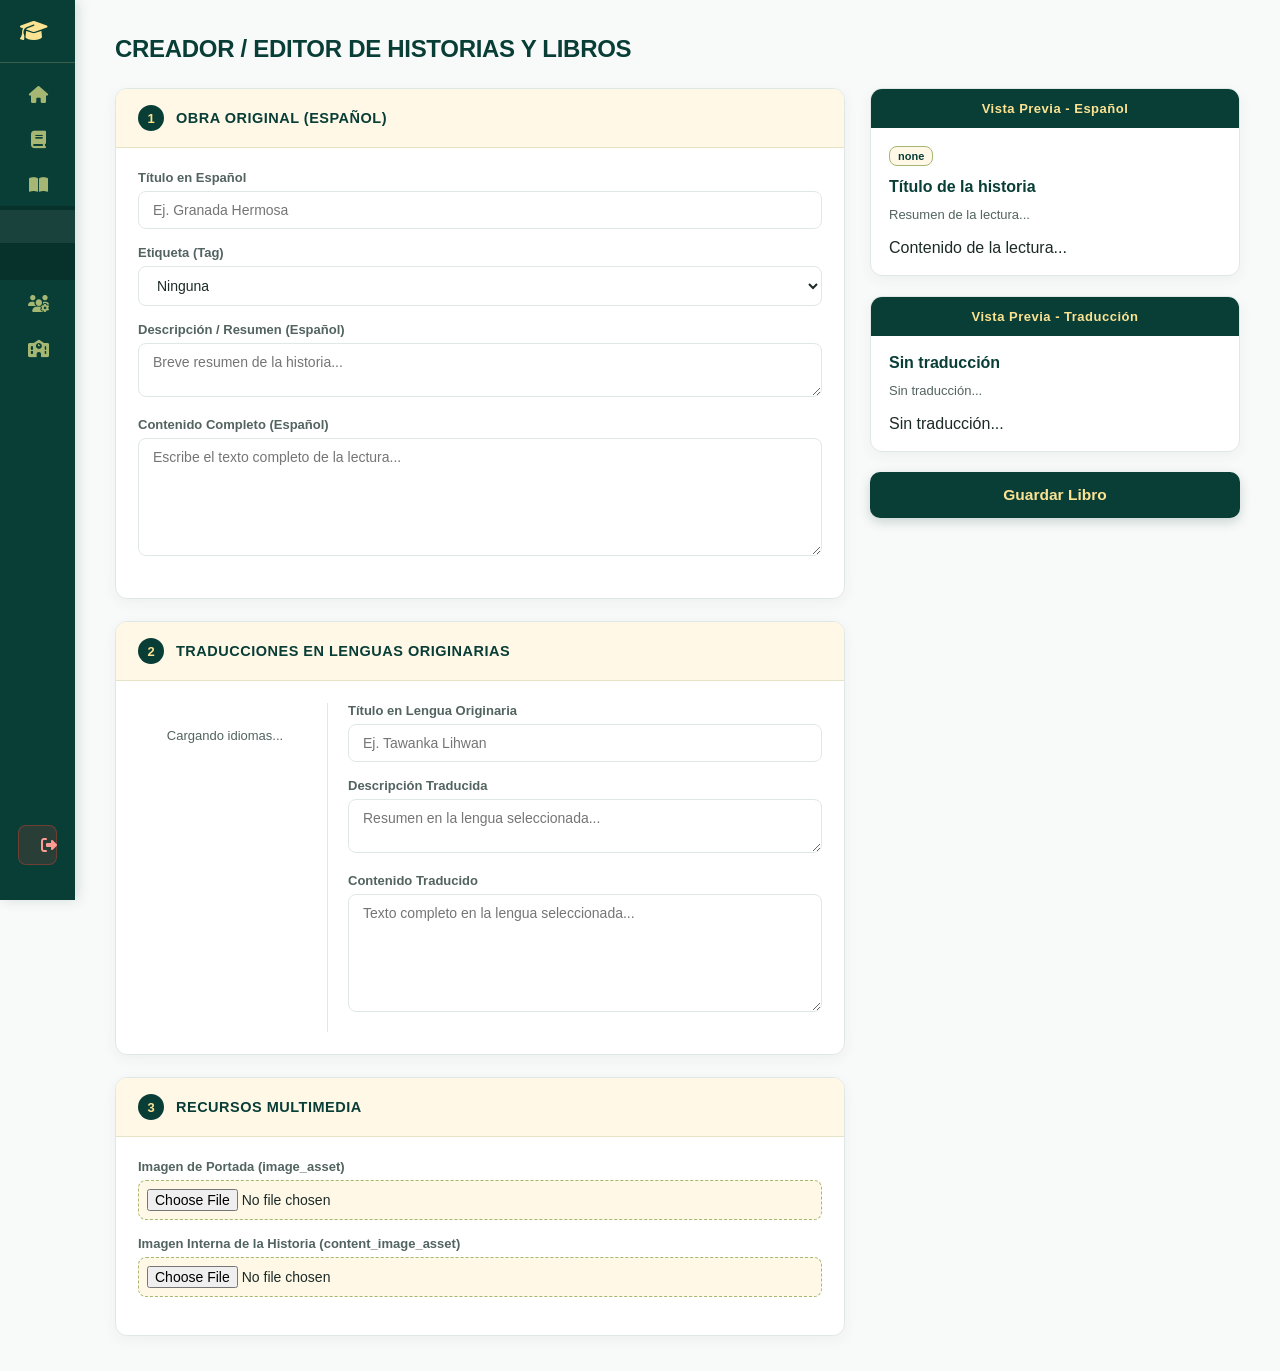
==== commit 2d830787: "feat(library): desacoplar traducciones de libros en tabla relacional y soporte multi-idioma" ====
--- a/screens/add_book.html
+++ b/screens/add_book.html
@@ -18,7 +18,7 @@
             <span class="nav-text" id="brandRoleText">NicaLingo Admin</span>
         </div>
         <ul class="sidebar-menu">
-            <li><a href="#"><i class="fa-solid fa-house"></i> <span class="nav-text">Home</span></a></li>
+            <li><a href="home.html"><i class="fa-solid fa-house"></i> <span class="nav-text">Home</span></a></li>
             
             <li class="has-submenu">
                 <a href="#" class="submenu-toggle"><i class="fa-solid fa-book"></i> <span class="nav-text">Lecciones</span> <i class="fa-solid fa-chevron-down toggle-icon"></i></a>
@@ -36,7 +36,6 @@
                 </ul>
             </li>
 
-            <!-- Restringido a Administrador -->
             <li class="has-submenu" data-role="admin-only">
                 <a href="#" class="submenu-toggle"><i class="fa-solid fa-users-gear"></i> <span class="nav-text">Admin</span> <i class="fa-solid fa-chevron-down toggle-icon"></i></a>
                 <ul class="submenu">
@@ -45,7 +44,6 @@
                 </ul>
             </li>
 
-            <!-- Restringido a Administrador -->
             <li data-role="admin-only"><a href="#"><i class="fa-solid fa-school"></i> <span class="nav-text">Colegios</span></a></li>
         </ul>
 
@@ -61,26 +59,22 @@
         <button id="mobileMenuBtn" class="mobile-menu-btn"><i class="fa-solid fa-bars"></i> Menú</button>
 
         <header>
-            <h1>CREADOR / EDITOR DE HISTORIAS Y LIBROS</h1>
+            <h1 id="pageTitle">CREADOR / EDITOR DE HISTORIAS Y LIBROS</h1>
         </header>
 
         <form id="bookForm" class="editor-grid-layout">
             <div class="editor-main-column">
                 
+                <!-- SECCIÓN 1: OBRA ORIGINAL EN ESPAÑOL -->
                 <section class="editor-card">
                     <div class="card-header-bar">
                         <span class="step-badge">1</span>
-                        <h2>Información general</h2>
+                        <h2>Obra Original (Español)</h2>
                     </div>
                     <div class="card-body">
                         <div class="form-group">
-                            <label for="bookTitle">Título de la historia</label>
-                            <input type="text" id="bookTitle" placeholder="Ej. La leyenda del guardián" required>
-                        </div>
-
-                        <div class="form-group">
-                            <label for="bookTitleTranslation">Traducción del título</label>
-                            <input type="text" id="bookTitleTranslation" placeholder="Traducción en la lengua originaria">
+                            <label for="bookTitle">Título en Español</label>
+                            <input type="text" id="bookTitle" placeholder="Ej. Granada Hermosa" required>
                         </div>
 
                         <div class="form-group">
@@ -90,39 +84,55 @@
                                 <option value="leyenda">Leyenda</option>
                                 <option value="cuento">Cuento</option>
                                 <option value="tradicion">Tradición</option>
+                                <option value="historia">Historia</option>
                             </select>
                         </div>
 
                         <div class="form-group">
-                            <label for="bookDesc">Descripción corta</label>
+                            <label for="bookDesc">Descripción / Resumen (Español)</label>
                             <textarea id="bookDesc" rows="2" placeholder="Breve resumen de la historia..." required></textarea>
                         </div>
 
                         <div class="form-group">
-                            <label for="bookDescTranslation">Traducción de la descripción</label>
-                            <textarea id="bookDescTranslation" rows="2" placeholder="Traducción de la descripción..."></textarea>
+                            <label for="bookContent">Contenido Completo (Español)</label>
+                            <textarea id="bookContent" rows="6" placeholder="Escribe el texto completo de la lectura..." required></textarea>
                         </div>
                     </div>
                 </section>
 
+                <!-- SECCIÓN 2: TRADUCCIONES POR IDIOMA -->
                 <section class="editor-card">
                     <div class="card-header-bar">
                         <span class="step-badge">2</span>
-                        <h2>Contenido de la Lectura</h2>
+                        <h2>Traducciones en Lenguas Originarias</h2>
                     </div>
                     <div class="card-body">
-                        <div class="form-group">
-                            <label for="bookContent">Texto principal (Español u otro)</label>
-                            <textarea id="bookContent" rows="6" placeholder="Escribe o pega el contenido completo de la historia aquí..." required></textarea>
-                        </div>
+                        <div class="inner-tabs-layout">
+                            <div class="inner-tabs-menu" id="languagesTabMenu">
+                                <div class="inbox-loading">Cargando idiomas...</div>
+                            </div>
 
-                        <div class="form-group">
-                            <label for="bookContentTranslation">Traducción del contenido principal</label>
-                            <textarea id="bookContentTranslation" rows="6" placeholder="Traducción completa de la historia..."></textarea>
+                            <div class="inner-tabs-content">
+                                <div class="form-group">
+                                    <label for="transTitle">Título en <span id="currentLangLabel">Lengua Originaria</span></label>
+                                    <input type="text" id="transTitle" placeholder="Ej. Tawanka Lihwan">
+                                </div>
+
+                                <div class="form-group">
+                                    <label for="transDesc">Descripción Traducida</label>
+                                    <textarea id="transDesc" rows="2" placeholder="Resumen en la lengua seleccionada..."></textarea>
+                                </div>
+
+                                <div class="form-group">
+                                    <label for="transContent">Contenido Traducido</label>
+                                    <textarea id="transContent" rows="6" placeholder="Texto completo en la lengua seleccionada..."></textarea>
+                                </div>
+                            </div>
                         </div>
                     </div>
                 </section>
 
+                <!-- SECCIÓN 3: RECURSOS MULTIMEDIA -->
                 <section class="editor-card">
                     <div class="card-header-bar">
                         <span class="step-badge">3</span>
@@ -130,56 +140,50 @@
                     </div>
                     <div class="card-body">
                         <div class="form-group">
-                            <label for="imageAssetFile">Imagen de Portada (`image_asset`)</label>
+                            <label for="imageAssetFile">Imagen de Portada (image_asset)</label>
                             <input type="file" id="imageAssetFile" class="file-input-custom" accept="image/*">
-                            <small style="display: block; color: var(--text-secondary); margin-top: 4px; font-size: 11px;">Sube la imagen principal que se mostrará en la tarjeta de la biblioteca.</small>
+                            
+                            <div id="currentCoverBox" class="media-preview-box">
+                                <p class="media-preview-label">Portada actual registrada:</p>
+                                <img id="currentCoverImg" src="" alt="Portada actual" class="book-card-cover">
+                            </div>
                         </div>
 
-                        <div class="form-group" style="margin-top: 20px;">
-                            <label for="contentImageAssetFile">Imagen Interna de la Historia (`content_image_asset`)</label>
+                        <div class="form-group">
+                            <label for="contentImageAssetFile">Imagen Interna de la Historia (content_image_asset)</label>
                             <input type="file" id="contentImageAssetFile" class="file-input-custom" accept="image/*">
-                            <small style="display: block; color: var(--text-secondary); margin-top: 4px; font-size: 11px;">Sube la ilustración que aparecerá al interior de la lectura.</small>
+                            
+                            <div id="currentContentImageBox" class="media-preview-box">
+                                <p class="media-preview-label">Ilustración interna actual registrada:</p>
+                                <img id="currentContentImg" src="" alt="Imagen interna actual" class="media-content-img">
+                            </div>
                         </div>
                     </div>
                 </section>
 
             </div>
 
+            <!-- VISTA PREVIA LATERAL -->
             <div class="editor-sidebar-preview">
                 
                 <div class="preview-card-box">
-                    <div class="preview-title-bar" style="background: var(--sinskira-green);">Vista Previa - Original</div>
-                    <div class="preview-content-box" style="display: flex; flex-direction: column; gap: 12px; padding: 15px;">
-                        <div>
-                            <span style="font-size: 10px; text-transform: uppercase; color: var(--text-secondary); font-weight: bold; display: block; margin-bottom: 3px;">Título Original</span>
-                            <h4 id="prevBookTitle" style="margin: 0; font-size: 15px; color: var(--sinskira-green);">Título de la historia</h4>
+                    <div class="preview-title-bar">Vista Previa - Español</div>
+                    <div class="preview-content-box">
+                        <div class="preview-badges">
+                            <span class="badge-pill" id="prevBookTag">none</span>
                         </div>
-                        <div>
-                            <span style="font-size: 10px; text-transform: uppercase; color: var(--text-secondary); font-weight: bold; display: block; margin-bottom: 3px;">Descripción Original</span>
-                            <p id="prevBookDesc" style="margin: 0; font-size: 13px; color: var(--text-secondary);">Resumen de la lectura...</p>
-                        </div>
-                        <div>
-                            <span style="font-size: 10px; text-transform: uppercase; color: var(--text-secondary); font-weight: bold; display: block; margin-bottom: 3px;">Lectura Original</span>
-                            <p id="prevBookContent" style="margin: 0; font-size: 12px; color: var(--text-primary); white-space: pre-wrap;">Contenido de la lectura...</p>
-                        </div>
+                        <h4 id="prevBookTitle">Título de la historia</h4>
+                        <p class="book-card-desc" id="prevBookDesc">Resumen de la lectura...</p>
+                        <p id="prevBookContent">Contenido de la lectura...</p>
                     </div>
                 </div>
 
                 <div class="preview-card-box">
-                    <div class="preview-title-bar" style="background: var(--sinskira-sage); color: var(--sinskira-green);">Vista Previa - Traducción</div>
-                    <div class="preview-content-box" style="display: flex; flex-direction: column; gap: 12px; padding: 15px;">
-                        <div>
-                            <span style="font-size: 10px; text-transform: uppercase; color: var(--sinskira-green); font-weight: bold; display: block; margin-bottom: 3px;">Título Traducido</span>
-                            <h4 id="prevBookTitleTrans" style="margin: 0; font-size: 15px; color: var(--sinskira-green);">Traducción del título...</h4>
-                        </div>
-                        <div>
-                            <span style="font-size: 10px; text-transform: uppercase; color: var(--sinskira-green); font-weight: bold; display: block; margin-bottom: 3px;">Descripción Traducida</span>
-                            <p id="prevBookDescTrans" style="margin: 0; font-size: 13px; color: var(--text-secondary); font-style: italic;">Traducción de la descripción...</p>
-                        </div>
-                        <div>
-                            <span style="font-size: 10px; text-transform: uppercase; color: var(--sinskira-green); font-weight: bold; display: block; margin-bottom: 3px;">Lectura Traducida</span>
-                            <p id="prevBookContentTrans" style="margin: 0; font-size: 12px; color: var(--text-primary); font-style: italic; white-space: pre-wrap;">Traducción del contenido...</p>
-                        </div>
+                    <div class="preview-title-bar" id="previewTransTitleBar">Vista Previa - Traducción</div>
+                    <div class="preview-content-box">
+                        <h4 id="prevBookTitleTrans">Sin traducción</h4>
+                        <p class="book-card-desc" id="prevBookDescTrans">Sin traducción...</p>
+                        <p id="prevBookContentTrans">Sin traducción...</p>
                     </div>
                 </div>
 
--- a/styles/style.css
+++ b/styles/style.css
@@ -945,4 +945,440 @@
     border-top: 1px solid var(--border-color);
     padding-top: 12px;
     margin-top: auto;
+}
+
+/* =======================================================
+   MÓDULO: BANDEJA DE ENTRADA Y SOPORTE (Sinskira Theme)
+   ======================================================= */
+
+/* Contenedor principal: Altura dinámica bloqueada a la pantalla */
+.inbox-layout {
+    display: grid;
+    grid-template-columns: 320px 1fr;
+    border: 1px solid var(--border-color);
+    border-radius: 8px;
+    background: #fff;
+    height: calc(100vh - 210px); 
+    min-height: 450px;
+    overflow: hidden;
+}
+
+.inbox-sidebar {
+    border-right: 1px solid var(--border-color);
+    background: var(--sinskira-cream);
+    display: flex;
+    flex-direction: column;
+    height: 100%;
+    overflow: hidden;
+}
+
+.inbox-search {
+    padding: 12px;
+    border-bottom: 1px solid var(--border-color);
+    display: flex;
+    flex-direction: column;
+    gap: 8px;
+    background: var(--sinskira-cream);
+    flex-shrink: 0; 
+}
+
+.search-input-wrapper {
+    position: relative;
+    width: 100%;
+}
+
+.search-input-wrapper i {
+    position: absolute;
+    left: 12px;
+    top: 50%;
+    transform: translateY(-50%);
+    color: var(--sinskira-sage, #78909c);
+    font-size: 13px;
+}
+
+.search-input-wrapper input {
+    width: 100%;
+    padding: 8px 12px 8px 34px;
+    border: 1px solid var(--border-color);
+    border-radius: 6px;
+    font-size: 13px;
+    outline: none;
+    background: #ffffff;
+    box-sizing: border-box;
+}
+
+.filter-wrapper select {
+    width: 100%;
+    padding: 7px 10px;
+    border: 1px solid var(--border-color);
+    border-radius: 6px;
+    font-size: 12px;
+    background: #ffffff;
+    color: var(--text-primary);
+    outline: none;
+    cursor: pointer;
+}
+
+.inbox-list {
+    list-style: none;
+    margin: 0;
+    padding: 0;
+    overflow-y: auto; 
+    flex: 1 1 auto;
+}
+
+.inbox-loading {
+    padding: 25px;
+    text-align: center;
+    color: var(--text-secondary);
+    font-size: 13px;
+}
+
+.inbox-item {
+    padding: 12px 14px;
+    border-bottom: 1px solid rgba(0, 0, 0, 0.05);
+    border-left: 5px solid transparent;
+    cursor: pointer;
+    display: flex;
+    align-items: center;
+    gap: 12px;
+    transition: background 0.2s ease, border-color 0.2s ease;
+}
+
+.inbox-item:hover, .inbox-item.active {
+    background: rgba(0, 0, 0, 0.06);
+}
+
+/* Bordes laterales por colores según motivo */
+.inbox-item.cat-border-error { border-left-color: #ef4444; }
+.inbox-item.cat-border-sugerencia { border-left-color: #f59e0b; }
+.inbox-item.cat-border-duda { border-left-color: #0284c7; }
+.inbox-item.cat-border-pagos { border-left-color: #10b981; }
+.inbox-item.cat-border-embajador { border-left-color: #8b5cf6; }
+
+.inbox-avatar {
+    width: 40px;
+    height: 40px;
+    border-radius: 50%;
+    background: var(--sinskira-green);
+    color: #fff;
+    display: flex;
+    align-items: center;
+    justify-content: center;
+    font-weight: bold;
+    font-size: 14px;
+    flex-shrink: 0;
+}
+
+.inbox-item-info {
+    flex: 1;
+    min-width: 0;
+}
+
+.inbox-name {
+    font-weight: bold;
+    font-size: 13px;
+    color: var(--text-primary);
+    white-space: nowrap;
+    overflow: hidden;
+    text-overflow: ellipsis;
+}
+
+.inbox-snippet {
+    font-size: 12px;
+    color: var(--text-secondary);
+    white-space: nowrap;
+    overflow: hidden;
+    text-overflow: ellipsis;
+}
+
+/* Chat container y Scroll de burbujas */
+.chat-area {
+    display: flex;
+    flex-direction: column;
+    background: #fff;
+    height: 100%;
+    overflow: hidden;
+}
+
+.chat-header {
+    padding: 12px 20px;
+    border-bottom: 1px solid var(--border-color);
+    background: var(--sinskira-cream);
+    display: flex;
+    justify-content: space-between;
+    align-items: center;
+    flex-shrink: 0;
+}
+
+.btn-delete-chat {
+    background: rgba(231, 76, 60, 0.1);
+    color: #e74c3c;
+    border: 1px solid rgba(231, 76, 60, 0.3);
+    padding: 8px 14px;
+    border-radius: 6px;
+    font-size: 12px;
+    font-weight: 600;
+    cursor: pointer;
+    display: inline-flex;
+    align-items: center;
+    gap: 6px;
+    transition: all 0.2s ease;
+}
+
+.btn-delete-chat:hover {
+    background: #e74c3c;
+    color: #ffffff;
+    border-color: #e74c3c;
+}
+
+/* Área interior del chat: El scroll sucede SOLO aquí */
+.chat-messages {
+    flex: 1 1 auto;
+    padding: 20px;
+    overflow-y: auto; 
+    display: flex;
+    flex-direction: column;
+    gap: 12px;
+}
+
+.chat-empty-state {
+    margin: auto;
+    text-align: center;
+    color: var(--text-secondary);
+}
+
+.chat-empty-state i {
+    font-size: 42px;
+    color: var(--border-color);
+    margin-bottom: 10px;
+}
+
+.chat-bubble {
+    max-width: 75%;
+    padding: 10px 14px;
+    font-size: 14px;
+    line-height: 1.4;
+}
+
+.bubble-admin {
+    align-self: flex-end;
+    background: var(--sinskira-green, #13392f);
+    color: #ffffff;
+    padding: 12px 14px 10px 14px;
+    border-radius: 12px 12px 2px 12px;
+}
+
+.bubble-user {
+    align-self: flex-start;
+    background: var(--sinskira-cream);
+    border: 1px solid var(--border-color);
+    color: var(--text-primary);
+    padding: 12px 14px;
+    border-radius: 12px 12px 12px 2px;
+}
+
+.bubble-img {
+    max-width: 220px;
+    border-radius: 8px;
+    margin-top: 6px;
+    display: block;
+    cursor: pointer;
+    border: 1px solid rgba(0, 0, 0, 0.1);
+}
+
+/* Badges de Categoría (Bootstrap Icons) */
+.badge-cat-error { background: #fee2e2; color: #991b1b; padding: 2px 7px; border-radius: 4px; font-size: 10px; font-weight: 700; display: inline-flex; align-items: center; gap: 4px; }
+.badge-cat-sugerencia { background: #fef3c7; color: #92400e; padding: 2px 7px; border-radius: 4px; font-size: 10px; font-weight: 700; display: inline-flex; align-items: center; gap: 4px; }
+.badge-cat-embajador { background: #ede9fe; color: #5b21b6; padding: 2px 7px; border-radius: 4px; font-size: 10px; font-weight: 700; display: inline-flex; align-items: center; gap: 4px; }
+.badge-cat-duda { background: #e0f2fe; color: #075985; padding: 2px 7px; border-radius: 4px; font-size: 10px; font-weight: 700; display: inline-flex; align-items: center; gap: 4px; }
+.badge-cat-pagos { background: #d1fae5; color: #065f46; padding: 2px 7px; border-radius: 4px; font-size: 10px; font-weight: 700; display: inline-flex; align-items: center; gap: 4px; }
+
+/* Caja de firma */
+.msg-signature-card {
+    margin-top: 10px;
+    background: rgba(0, 0, 0, 0.22);
+    border: 1px solid rgba(255, 255, 255, 0.2);
+    border-radius: 8px;
+    padding: 7px 10px;
+    display: flex;
+    flex-wrap: wrap;
+    align-items: center;
+    gap: 6px 12px;
+    font-size: 11px;
+}
+
+.badge-role { background: #ffd166; color: #13392f; font-size: 10px; font-weight: 800; padding: 2px 6px; border-radius: 4px; }
+.badge-bot { background: #60a5fa; color: #0f172a; font-size: 10px; font-weight: 800; padding: 2px 6px; border-radius: 4px; }
+.sig-name { font-weight: 600; color: #ffffff; display: inline-flex; align-items: center; gap: 4px; }
+.sig-detail { color: rgba(255, 255, 255, 0.85); display: inline-flex; align-items: center; gap: 4px; font-size: 10.5px; }
+
+/* Spin de carga */
+.spin-icon { display: inline-block; animation: spin 1s linear infinite; }
+@keyframes spin { from { transform: rotate(0deg); } to { transform: rotate(360deg); } }
+
+/* Formulario fijo en el borde inferior del chat */
+.chat-input-bar {
+    padding: 12px 18px;
+    border-top: 1px solid var(--border-color);
+    display: flex;
+    align-items: center;
+    gap: 12px;
+    background: var(--sinskira-cream);
+    box-sizing: border-box;
+    flex-shrink: 0;
+}
+
+.chat-input-bar input {
+    flex: 1 1 auto;
+    width: 100%;
+    min-width: 0;
+    padding: 11px 16px;
+    border: 1px solid var(--border-color);
+    border-radius: 8px;
+    font-size: 14px;
+    outline: none;
+    background: #ffffff;
+    box-sizing: border-box;
+}
+
+.chat-input-bar input:focus {
+    border-color: var(--sinskira-green, #13392f);
+}
+
+.btn-chat-send {
+    flex: 0 0 auto;
+    width: auto;
+    min-width: 120px;
+    padding: 11px 20px;
+    background-color: var(--sinskira-green, #13392f);
+    color: #ffffff;
+    border: none;
+    border-radius: 8px;
+    font-size: 14px;
+    font-weight: 600;
+    cursor: pointer;
+    display: inline-flex;
+    align-items: center;
+    justify-content: center;
+    gap: 8px;
+    transition: background-color 0.2s, transform 0.1s;
+}
+
+.btn-chat-send:hover { filter: brightness(1.1); }
+.btn-chat-send:active { transform: scale(0.98); }
+
+/* =======================================================
+   ADAPTACIÓN RESPONSIVA OPTIMIZADA PARA MÓVILES
+   ======================================================= */
+@media (max-width: 900px) {
+    .inbox-layout {
+        display: flex;
+        flex-direction: column;
+        height: calc(100vh - 150px); 
+    }
+
+    .inbox-sidebar {
+        max-height: 35%; /* La lista de usuarios ocupa 35% arriba */
+        flex-shrink: 0;
+        border-right: none;
+        border-bottom: 2px solid var(--sinskira-sage);
+    }
+
+    .chat-area {
+        flex: 1 1 auto; /* El área del chat toma todo el espacio restante */
+    }
+    
+    .chat-header {
+        padding: 10px 15px;
+    }
+
+    .btn-delete-chat span { display: none; }
+    .btn-delete-chat { padding: 8px; }
+
+    /* Compactar la barra de entrada */
+    .chat-input-bar {
+        padding: 8px 10px;
+        gap: 8px;
+    }
+
+    .chat-input-bar input {
+        padding: 10px 12px;
+        font-size: 14px;
+    }
+
+    /* Convertir el botón enviar en un círculo táctil */
+    .btn-chat-send {
+        min-width: 44px;
+        width: 44px;
+        height: 44px;
+        padding: 0;
+        border-radius: 50%;
+    }
+    
+    .btn-chat-send .send-text {
+        display: none;
+    }
+    
+    .btn-chat-send i {
+        font-size: 18px;
+        margin: 0;
+    }
+}
+
+/* ==========================================================================
+   PESTAÑAS DE TRADUCCIÓN DE IDIOMAS (LIBROS)
+   ========================================================================== */
+.lang-badge-status {
+    width: 8px;
+    height: 8px;
+    border-radius: 50%;
+    margin-left: auto;
+    background-color: transparent;
+}
+
+.lang-badge-status.has-content {
+    background-color: var(--sinskira-sage);
+}
+
+.tab-btn.active .lang-badge-status.has-content {
+    background-color: var(--sinskira-butter);
+}
+
+/* ==========================================================================
+   PESTAÑAS DE TRADUCCIÓN E IMÁGENES PREVIAS (LIBROS)
+   ========================================================================== */
+.lang-badge-status {
+    width: 8px;
+    height: 8px;
+    border-radius: 50%;
+    margin-left: auto;
+    background-color: transparent;
+}
+
+.lang-badge-status.has-content {
+    background-color: var(--sinskira-sage);
+}
+
+.tab-btn.active .lang-badge-status.has-content {
+    background-color: var(--sinskira-butter);
+}
+
+.media-preview-box {
+    margin-top: 10px;
+    display: none;
+}
+
+.media-preview-label {
+    font-size: 12px;
+    color: var(--text-secondary);
+    margin-bottom: 6px;
+    font-weight: 600;
+}
+
+.media-content-img {
+    max-width: 160px;
+    border-radius: 8px;
+    border: 1px solid var(--border-color);
+    display: block;
 }
